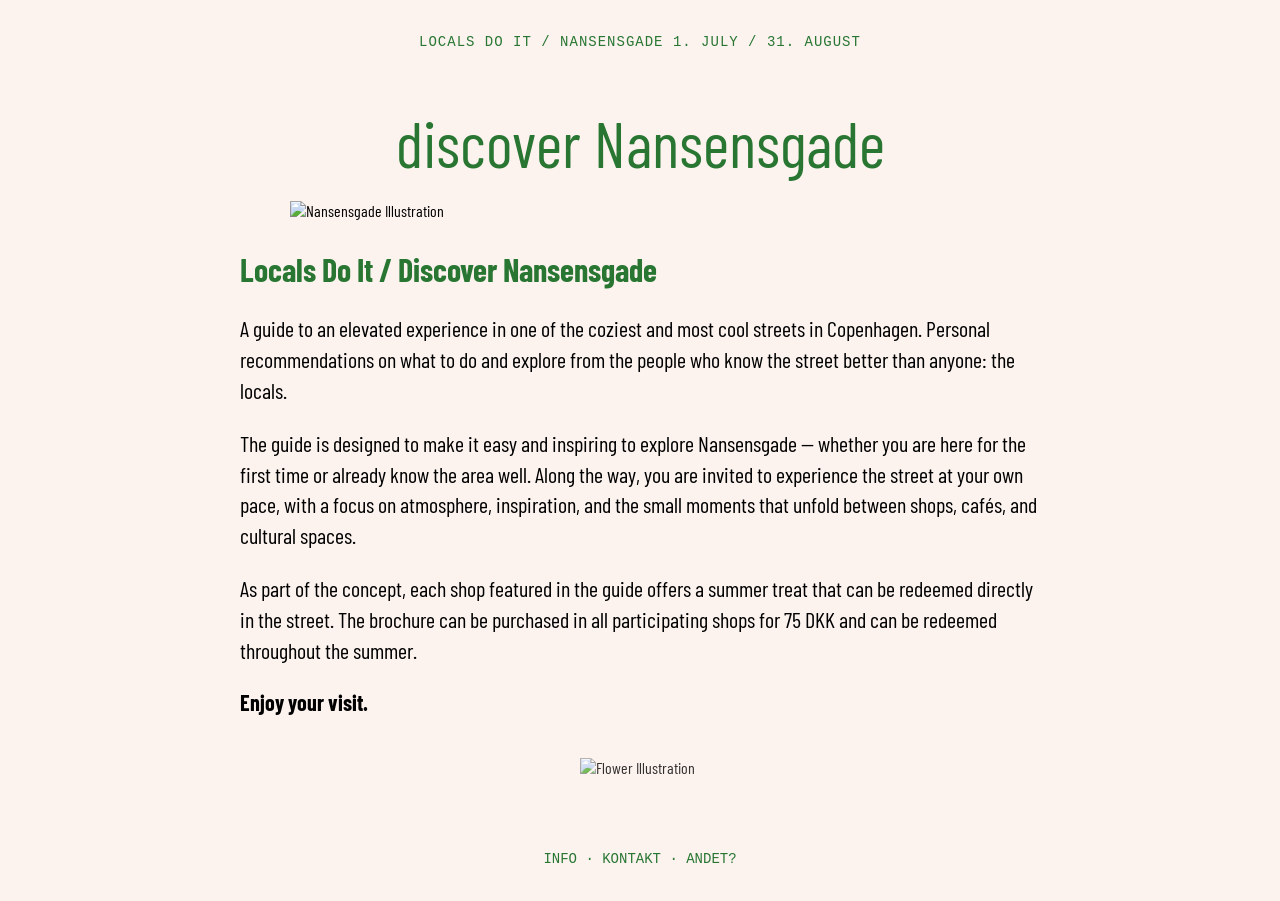
==== index.html @ 28562afa "Create index.html" ====
<!DOCTYPE html>
<html lang="en">
<head>
    <meta charset="UTF-8">
    <meta name="viewport" content="width=device-width, initial-scale=1.0">
    <title>Discover Nansensgade</title>

    <!-- Google Fonts fallback -->
    <link href="https://fonts.googleapis.com/css2?family=Barlow+Condensed:wght@300;400;500&display=swap" rel="stylesheet">

    <style>
        :root {
            --bg: #fcf3ef;
            --green: #287632;
            --blue: #26418c;
        }

        body {
            margin: 0;
            padding: 0;
            background: var(--bg);
            font-family: 'Barlow Condensed', sans-serif;
            color: #000;
        }

        /* HEADER */
        .top-header {
            font-family: "Andale Mono", monospace;
            color: var(--green);
            text-align: center;
            padding: 20px 0;
            font-size: 14px;
            letter-spacing: 1px;
        }

        /* TITLE */
        .title-section h1 {
            text-align: center;
            font-size: 64px;
            margin: 20px 0 10px;
            color: var(--green);
            font-weight: 400;
        }

        /* ILLUSTRATION */
        .illustration-section {
            display: flex;
            justify-content: center;
            margin: 20px 0;
        }

        .illustration-section img {
            width: 70%;
            max-width: 700px;
        }

        /* TEXT */
        .text-section {
            width: 70%;
            max-width: 800px;
            margin: 0 auto;
            font-size: 22px;
            line-height: 1.4;
        }

        .text-section h2 {
            font-size: 32px;
            color: var(--green);
            margin-bottom: 10px;
        }

        /* FLOWER */
        .flower-section {
            display: flex;
            justify-content: center;
            margin: 40px 0;
        }

        .flower-section img {
            width: 120px;
            opacity: 0.8;
        }

        /* FOOTER */
        .bottom-footer {
            font-family: "Andale Mono", monospace;
            text-align: center;
            padding: 20px 0;
            color: var(--green);
            font-size: 14px;
        }

        /* RESPONSIVE BREAKPOINTS */
        @media (max-width: 768px) {

            .title-section h1 {
                font-size: 42px;
                margin-top: 10px;
            }

            .text-section {
                width: 90%;
                font-size: 18px;
            }

            .text-section h2 {
                font-size: 26px;
            }

            .illustration-section img {
                width: 90%;
            }

            .flower-section img {
                width: 80px;
            }

            .top-header,
            .bottom-footer {
                font-size: 12px;
                padding: 12px 0;
            }
        }

        @media (max-width: 480px) {

            .title-section h1 {
                font-size: 32px;
            }

            .text-section {
                font-size: 16px;
            }

            .illustration-section img {
                width: 100%;
            }

            .flower-section img {
                width: 60px;
            }
        }
    </style>
</head>

<body>

    <header class="top-header">
        <p>LOCALS DO IT / NANSENSGADE 1. JULY / 31. AUGUST</p>
    </header>

    <main class="content">

        <section class="title-section">
            <h1>discover Nansensgade</h1>
        </section>

        <section class="illustration-section">
            <img src="illustration.png" alt="Nansensgade Illustration">
        </section>

        <section class="text-section">
            <h2>Locals Do It / Discover Nansensgade</h2>

            <p>
                A guide to an elevated experience in one of the coziest and most cool streets in Copenhagen.
                Personal recommendations on what to do and explore from the people who know the street better
                than anyone: the locals.
            </p>

            <p>
                The guide is designed to make it easy and inspiring to explore Nansensgade — whether you are here
                for the first time or already know the area well. Along the way, you are invited to experience the
                street at your own pace, with a focus on atmosphere, inspiration, and the small moments that unfold
                between shops, cafés, and cultural spaces.
            </p>

            <p>
                As part of the concept, each shop featured in the guide offers a summer treat that can be redeemed
                directly in the street. The brochure can be purchased in all participating shops for 75 DKK and can
                be redeemed throughout the summer.
            </p>

            <p><strong>Enjoy your visit.</strong></p>
        </section>

        <section class="flower-section">
            <img src="flower.png" alt="Flower Illustration">
        </section>

    </main>

    <footer class="bottom-footer">
        <p>INFO · KONTAKT · ANDET?</p>
    </footer>

</body>
</html>
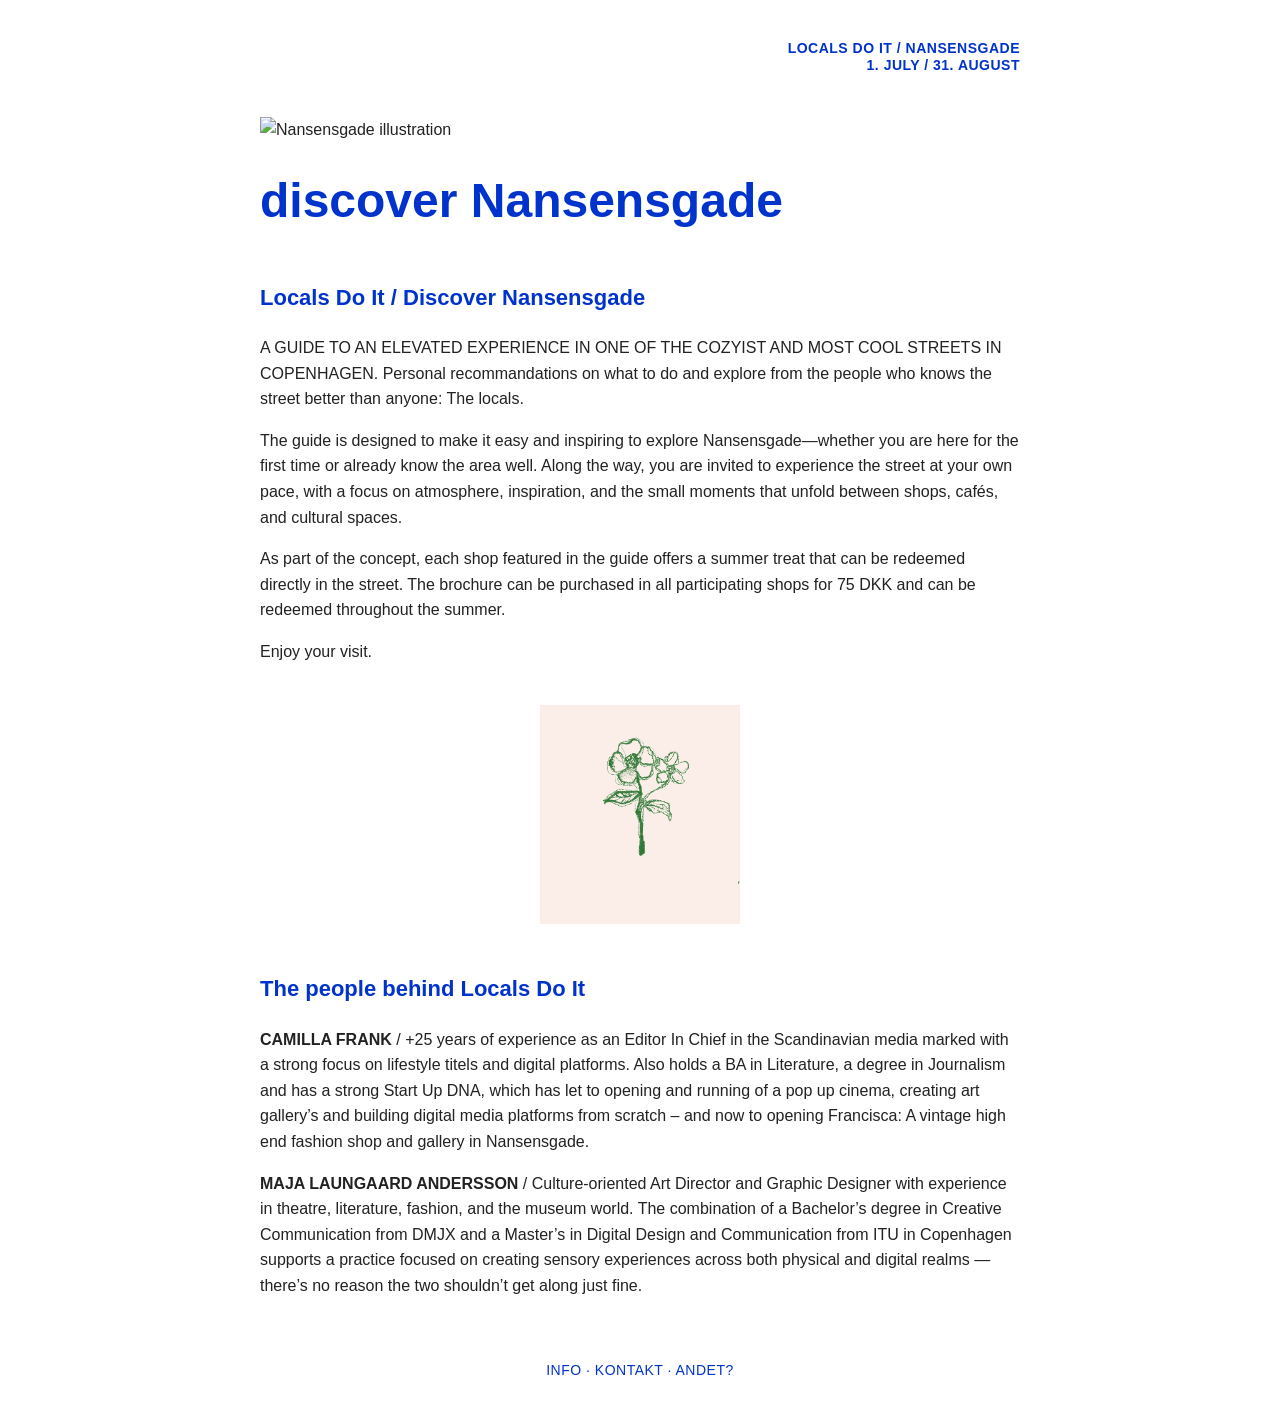
==== commit 83acde67: "Update index.html" ====
--- a/index.html
+++ b/index.html
@@ -1,198 +1,86 @@
 <!DOCTYPE html>
 <html lang="en">
 <head>
-    <meta charset="UTF-8">
-    <meta name="viewport" content="width=device-width, initial-scale=1.0">
-    <title>Discover Nansensgade</title>
-
-    <!-- Google Fonts fallback -->
-    <link href="https://fonts.googleapis.com/css2?family=Barlow+Condensed:wght@300;400;500&display=swap" rel="stylesheet">
-
-    <style>
-        :root {
-            --bg: #fcf3ef;
-            --green: #287632;
-            --blue: #26418c;
-        }
-
-        body {
-            margin: 0;
-            padding: 0;
-            background: var(--bg);
-            font-family: 'Barlow Condensed', sans-serif;
-            color: #000;
-        }
-
-        /* HEADER */
-        .top-header {
-            font-family: "Andale Mono", monospace;
-            color: var(--green);
-            text-align: center;
-            padding: 20px 0;
-            font-size: 14px;
-            letter-spacing: 1px;
-        }
-
-        /* TITLE */
-        .title-section h1 {
-            text-align: center;
-            font-size: 64px;
-            margin: 20px 0 10px;
-            color: var(--green);
-            font-weight: 400;
-        }
-
-        /* ILLUSTRATION */
-        .illustration-section {
-            display: flex;
-            justify-content: center;
-            margin: 20px 0;
-        }
-
-        .illustration-section img {
-            width: 70%;
-            max-width: 700px;
-        }
-
-        /* TEXT */
-        .text-section {
-            width: 70%;
-            max-width: 800px;
-            margin: 0 auto;
-            font-size: 22px;
-            line-height: 1.4;
-        }
-
-        .text-section h2 {
-            font-size: 32px;
-            color: var(--green);
-            margin-bottom: 10px;
-        }
-
-        /* FLOWER */
-        .flower-section {
-            display: flex;
-            justify-content: center;
-            margin: 40px 0;
-        }
-
-        .flower-section img {
-            width: 120px;
-            opacity: 0.8;
-        }
-
-        /* FOOTER */
-        .bottom-footer {
-            font-family: "Andale Mono", monospace;
-            text-align: center;
-            padding: 20px 0;
-            color: var(--green);
-            font-size: 14px;
-        }
-
-        /* RESPONSIVE BREAKPOINTS */
-        @media (max-width: 768px) {
-
-            .title-section h1 {
-                font-size: 42px;
-                margin-top: 10px;
-            }
-
-            .text-section {
-                width: 90%;
-                font-size: 18px;
-            }
-
-            .text-section h2 {
-                font-size: 26px;
-            }
-
-            .illustration-section img {
-                width: 90%;
-            }
-
-            .flower-section img {
-                width: 80px;
-            }
-
-            .top-header,
-            .bottom-footer {
-                font-size: 12px;
-                padding: 12px 0;
-            }
-        }
-
-        @media (max-width: 480px) {
-
-            .title-section h1 {
-                font-size: 32px;
-            }
-
-            .text-section {
-                font-size: 16px;
-            }
-
-            .illustration-section img {
-                width: 100%;
-            }
-
-            .flower-section img {
-                width: 60px;
-            }
-        }
-    </style>
+  <meta charset="UTF-8">
+  <meta name="viewport" content="width=device-width, initial-scale=1.0">
+  <title>Discover Nansensgade</title>
+  <link rel="stylesheet" href="style.css">
 </head>
 
 <body>
 
-    <header class="top-header">
-        <p>LOCALS DO IT / NANSENSGADE 1. JULY / 31. AUGUST</p>
-    </header>
+  <!-- HEADER -->
+  <header class="page-header">
+    <div class="header-lines">
+      <div class="header-line-1">LOCALS DO IT / NANSENSGADE</div>
+      <div class="header-line-2">1. JULY / 31. AUGUST</div>
+    </div>
+  </header>
 
-    <main class="content">
+  <!-- FULL-WIDTH ILLUSTRATION -->
+  <figure class="hero-illustration">
+    <img src="illustration.png" alt="Nansensgade illustration">
+  </figure>
 
-        <section class="title-section">
-            <h1>discover Nansensgade</h1>
-        </section>
+  <!-- MAIN TITLE -->
+  <h1 class="main-title">discover Nansensgade</h1>
 
-        <section class="illustration-section">
-            <img src="illustration.png" alt="Nansensgade Illustration">
-        </section>
+  <!-- SECTION 1 -->
+  <section class="content-section">
+    <h2 class="section-title">Locals Do It / Discover Nansensgade</h2>
 
-        <section class="text-section">
-            <h2>Locals Do It / Discover Nansensgade</h2>
+    <p>
+      A GUIDE TO AN ELEVATED EXPERIENCE IN ONE OF THE COZYIST AND MOST COOL STREETS IN COPENHAGEN.
+      Personal recommandations on what to do and explore from the people who knows the street better
+      than anyone: The locals.
+    </p>
 
-            <p>
-                A guide to an elevated experience in one of the coziest and most cool streets in Copenhagen.
-                Personal recommendations on what to do and explore from the people who know the street better
-                than anyone: the locals.
-            </p>
+    <p>
+      The guide is designed to make it easy and inspiring to explore Nansensgade—whether you are here
+      for the first time or already know the area well. Along the way, you are invited to experience the
+      street at your own pace, with a focus on atmosphere, inspiration, and the small moments that unfold
+      between shops, cafés, and cultural spaces.
+    </p>
 
-            <p>
-                The guide is designed to make it easy and inspiring to explore Nansensgade — whether you are here
-                for the first time or already know the area well. Along the way, you are invited to experience the
-                street at your own pace, with a focus on atmosphere, inspiration, and the small moments that unfold
-                between shops, cafés, and cultural spaces.
-            </p>
+    <p>
+      As part of the concept, each shop featured in the guide offers a summer treat that can be redeemed
+      directly in the street. The brochure can be purchased in all participating shops for 75 DKK and can
+      be redeemed throughout the summer.
+    </p>
 
-            <p>
-                As part of the concept, each shop featured in the guide offers a summer treat that can be redeemed
-                directly in the street. The brochure can be purchased in all participating shops for 75 DKK and can
-                be redeemed throughout the summer.
-            </p>
+    <p>Enjoy your visit.</p>
+  </section>
 
-            <p><strong>Enjoy your visit.</strong></p>
-        </section>
+  <!-- FLOWER ILLUSTRATION -->
+  <figure class="flower-illustration">
+    <img src="flower.png" alt="Flower illustration">
+  </figure>
 
-        <section class="flower-section">
-            <img src="flower.png" alt="Flower Illustration">
-        </section>
+  <!-- SECTION 2 -->
+  <section class="content-section">
+    <h2 class="section-title">The people behind Locals Do It</h2>
 
-    </main>
+    <p>
+      <strong>CAMILLA FRANK</strong> / +25 years of experience as an Editor In Chief in the Scandinavian media
+      marked with a strong focus on lifestyle titels and digital platforms. Also holds a BA in Literature,
+      a degree in Journalism and has a strong Start Up DNA, which has let to opening and running of a pop
+      up cinema, creating art gallery’s and building digital media platforms from scratch – and now to
+      opening Francisca: A vintage high end fashion shop and gallery in Nansensgade.
+    </p>
 
-    <footer class="bottom-footer">
-        <p>INFO · KONTAKT · ANDET?</p>
-    </footer>
+    <p>
+      <strong>MAJA LAUNGAARD ANDERSSON</strong> / Culture-oriented Art Director and Graphic Designer with
+      experience in theatre, literature, fashion, and the museum world. The combination of a Bachelor’s
+      degree in Creative Communication from DMJX and a Master’s in Digital Design and Communication
+      from ITU in Copenhagen supports a practice focused on creating sensory experiences across both
+      physical and digital realms — there’s no reason the two shouldn’t get along just fine.
+    </p>
+  </section>
+
+  <!-- FOOTER -->
+  <footer class="footer">
+    INFO · KONTAKT · ANDET?
+  </footer>
 
 </body>
 </html>
--- a/style.css
+++ b/style.css
@@ -0,0 +1,81 @@
+/* GLOBAL */
+body {
+  margin: 0;
+  padding: 40px;
+  font-family: "Helvetica Neue", Arial, sans-serif;
+  color: #222;
+  line-height: 1.6;
+  max-width: 760px;
+  margin-left: auto;
+  margin-right: auto;
+}
+
+/* HEADER */
+.page-header {
+  text-align: right;
+  margin-bottom: 40px;
+}
+
+.header-lines {
+  display: inline-block;
+  line-height: 1.2;
+}
+
+.header-line-1,
+.header-line-2 {
+  font-weight: 600;
+  color: #0033cc;
+  font-size: 14px;
+  letter-spacing: 0.5px;
+}
+
+/* FULL-WIDTH ILLUSTRATION */
+.hero-illustration {
+  width: 100%;
+  margin: 0 0 20px 0;
+}
+
+.hero-illustration img {
+  width: 100%;
+  height: auto;
+  display: block;
+}
+
+/* FLOWER ILLUSTRATION */
+.flower-illustration {
+  width: 100%;
+  text-align: center;
+  margin: 40px 0;
+}
+
+.flower-illustration img {
+  max-width: 200px;
+  height: auto;
+}
+
+/* MAIN TITLE */
+.main-title {
+  font-size: 48px;
+  font-weight: 700;
+  color: #0033cc;
+  margin-top: 0;
+  margin-bottom: 30px;
+}
+
+/* SECTION TITLE */
+.section-title {
+  font-size: 22px;
+  font-weight: 600;
+  color: #0033cc;
+  margin-top: 40px;
+  margin-bottom: 20px;
+}
+
+/* FOOTER */
+.footer {
+  margin-top: 60px;
+  text-align: center;
+  font-size: 14px;
+  color: #0033cc;
+  letter-spacing: 0.5px;
+}
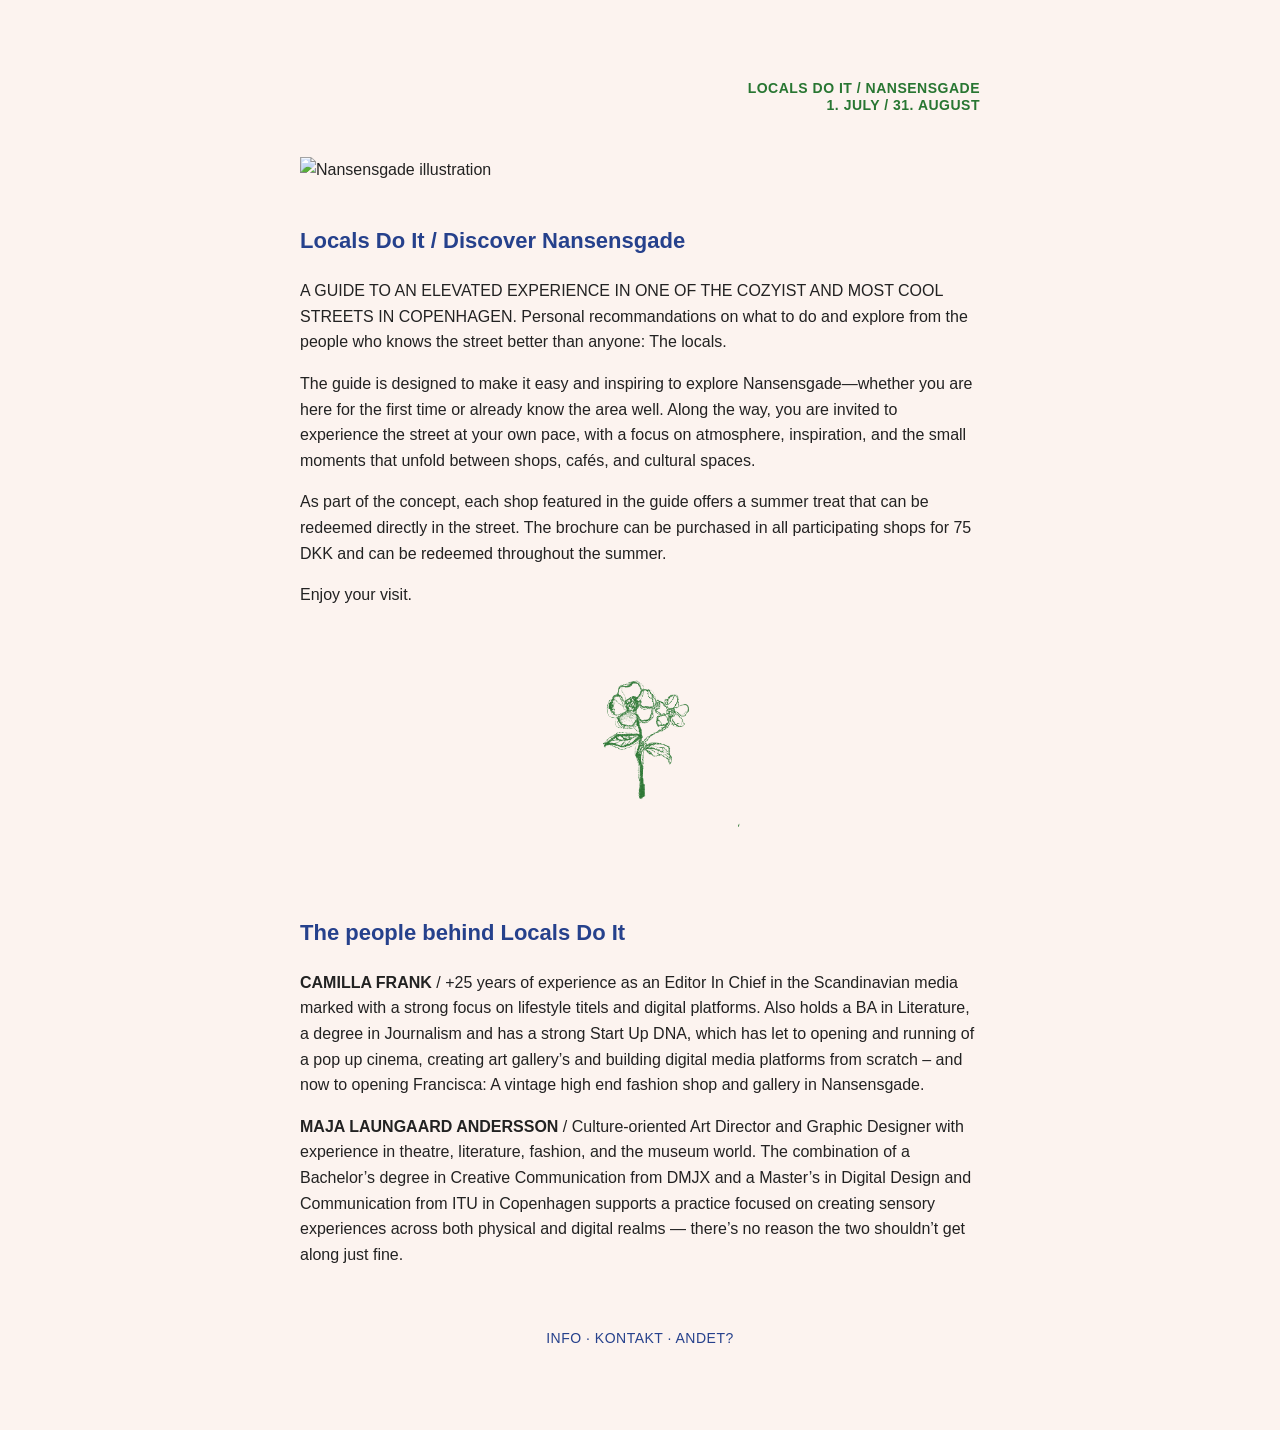
==== commit c2acfb49: "Update index.html" ====
--- a/index.html
+++ b/index.html
@@ -23,7 +23,7 @@
   </figure>
 
   <!-- MAIN TITLE -->
-  <h1 class="main-title">discover Nansensgade</h1>
+    <!-- <h1 class="main-title">discover Nansensgade</h1> -->
 
   <!-- SECTION 1 -->
   <section class="content-section">
@@ -53,7 +53,7 @@
 
   <!-- FLOWER ILLUSTRATION -->
   <figure class="flower-illustration">
-    <img src="flower.png" alt="Flower illustration">
+    <img src="flower1.png" alt="Flower illustration">
   </figure>
 
   <!-- SECTION 2 -->
--- a/style.css
+++ b/style.css
@@ -1,7 +1,8 @@
 /* GLOBAL */
-body {
+html, body {
   margin: 0;
   padding: 40px;
+  background-color: #fcf3ef; /* Beige */
   font-family: "Helvetica Neue", Arial, sans-serif;
   color: #222;
   line-height: 1.6;
@@ -24,7 +25,7 @@
 .header-line-1,
 .header-line-2 {
   font-weight: 600;
-  color: #0033cc;
+  color: #287632; /* Green */
   font-size: 14px;
   letter-spacing: 0.5px;
 }
@@ -57,7 +58,7 @@
 .main-title {
   font-size: 48px;
   font-weight: 700;
-  color: #0033cc;
+  color: #26418c; /* Blue */
   margin-top: 0;
   margin-bottom: 30px;
 }
@@ -66,7 +67,7 @@
 .section-title {
   font-size: 22px;
   font-weight: 600;
-  color: #0033cc;
+  color: #26418c; /* Blue */
   margin-top: 40px;
   margin-bottom: 20px;
 }
@@ -76,6 +77,6 @@
   margin-top: 60px;
   text-align: center;
   font-size: 14px;
-  color: #0033cc;
+  color: #26418c;
   letter-spacing: 0.5px;
 }
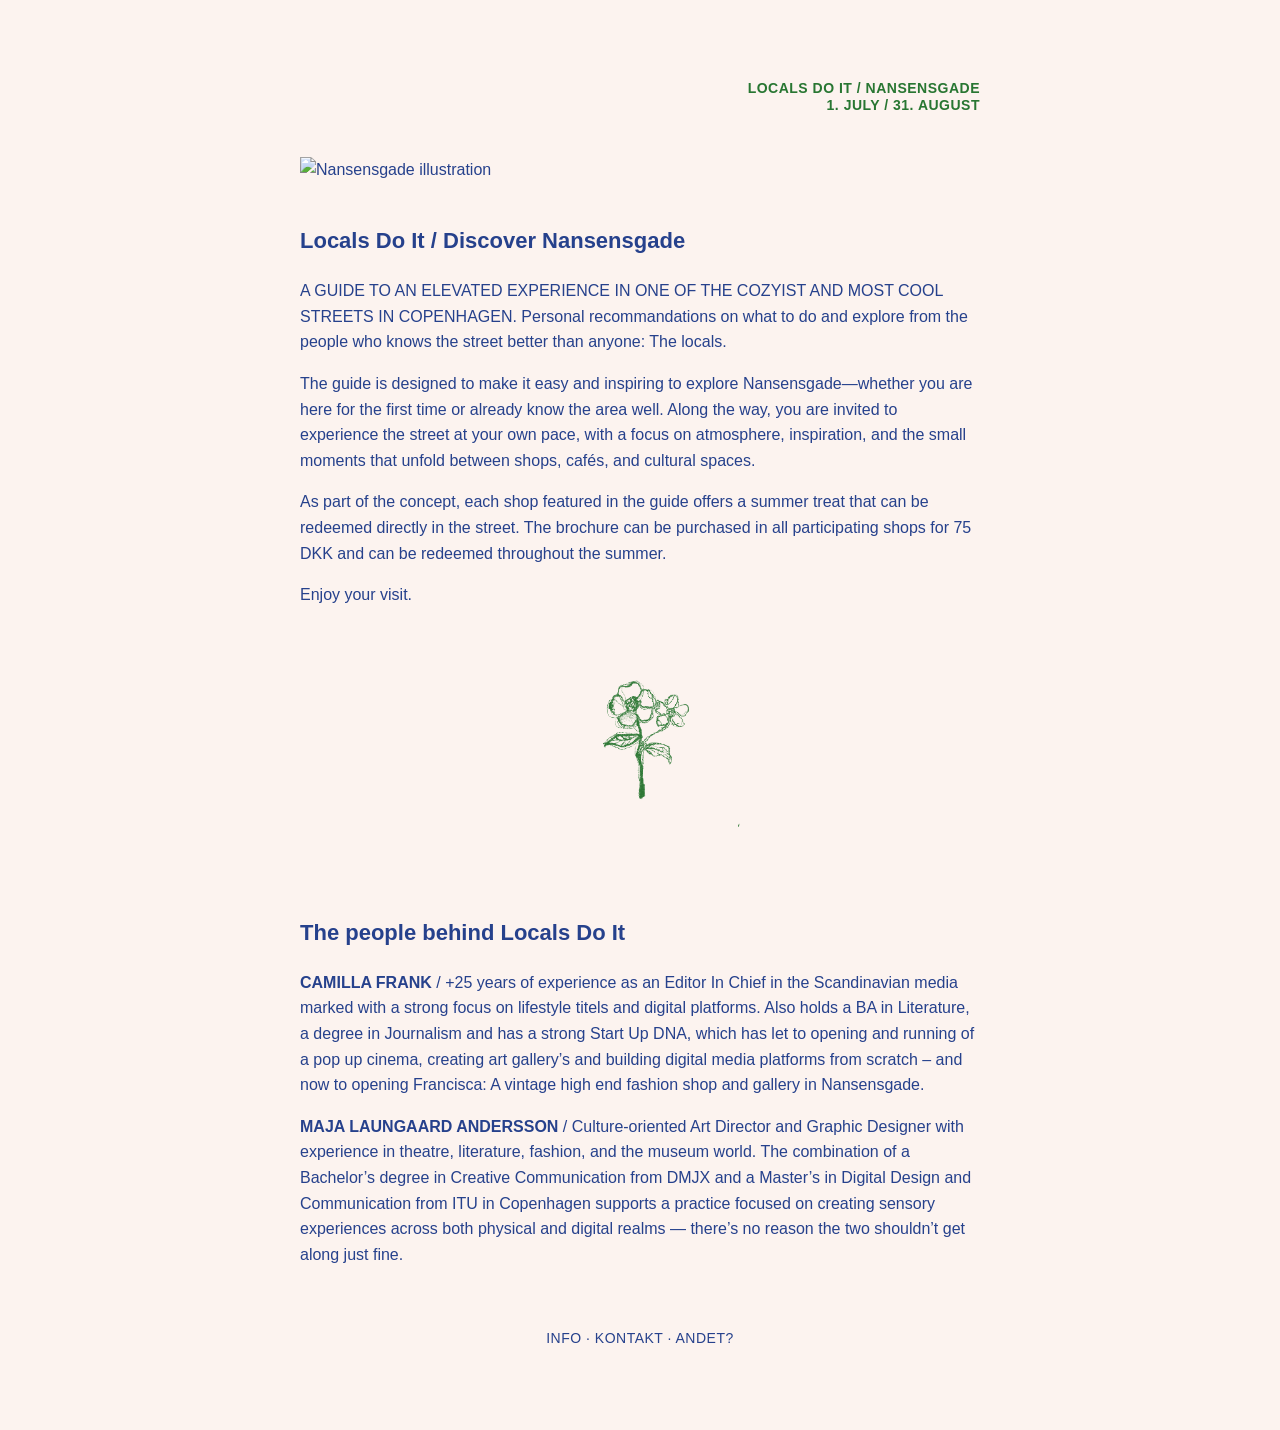
==== commit fd2dbe66: "Update index.html <meta name="viewport" content="width=device-width, initial-scale=1.0"> to header" ====
--- a/index.html
+++ b/index.html
@@ -5,6 +5,7 @@
   <meta name="viewport" content="width=device-width, initial-scale=1.0">
   <title>Discover Nansensgade</title>
   <link rel="stylesheet" href="style.css">
+  <meta name="viewport" content="width=device-width, initial-scale=1.0">
 </head>
 
 <body>
--- a/style.css
+++ b/style.css
@@ -4,7 +4,7 @@
   padding: 40px;
   background-color: #fcf3ef; /* Beige */
   font-family: "Helvetica Neue", Arial, sans-serif;
-  color: #222;
+  color: #26418c;
   line-height: 1.6;
   max-width: 760px;
   margin-left: auto;
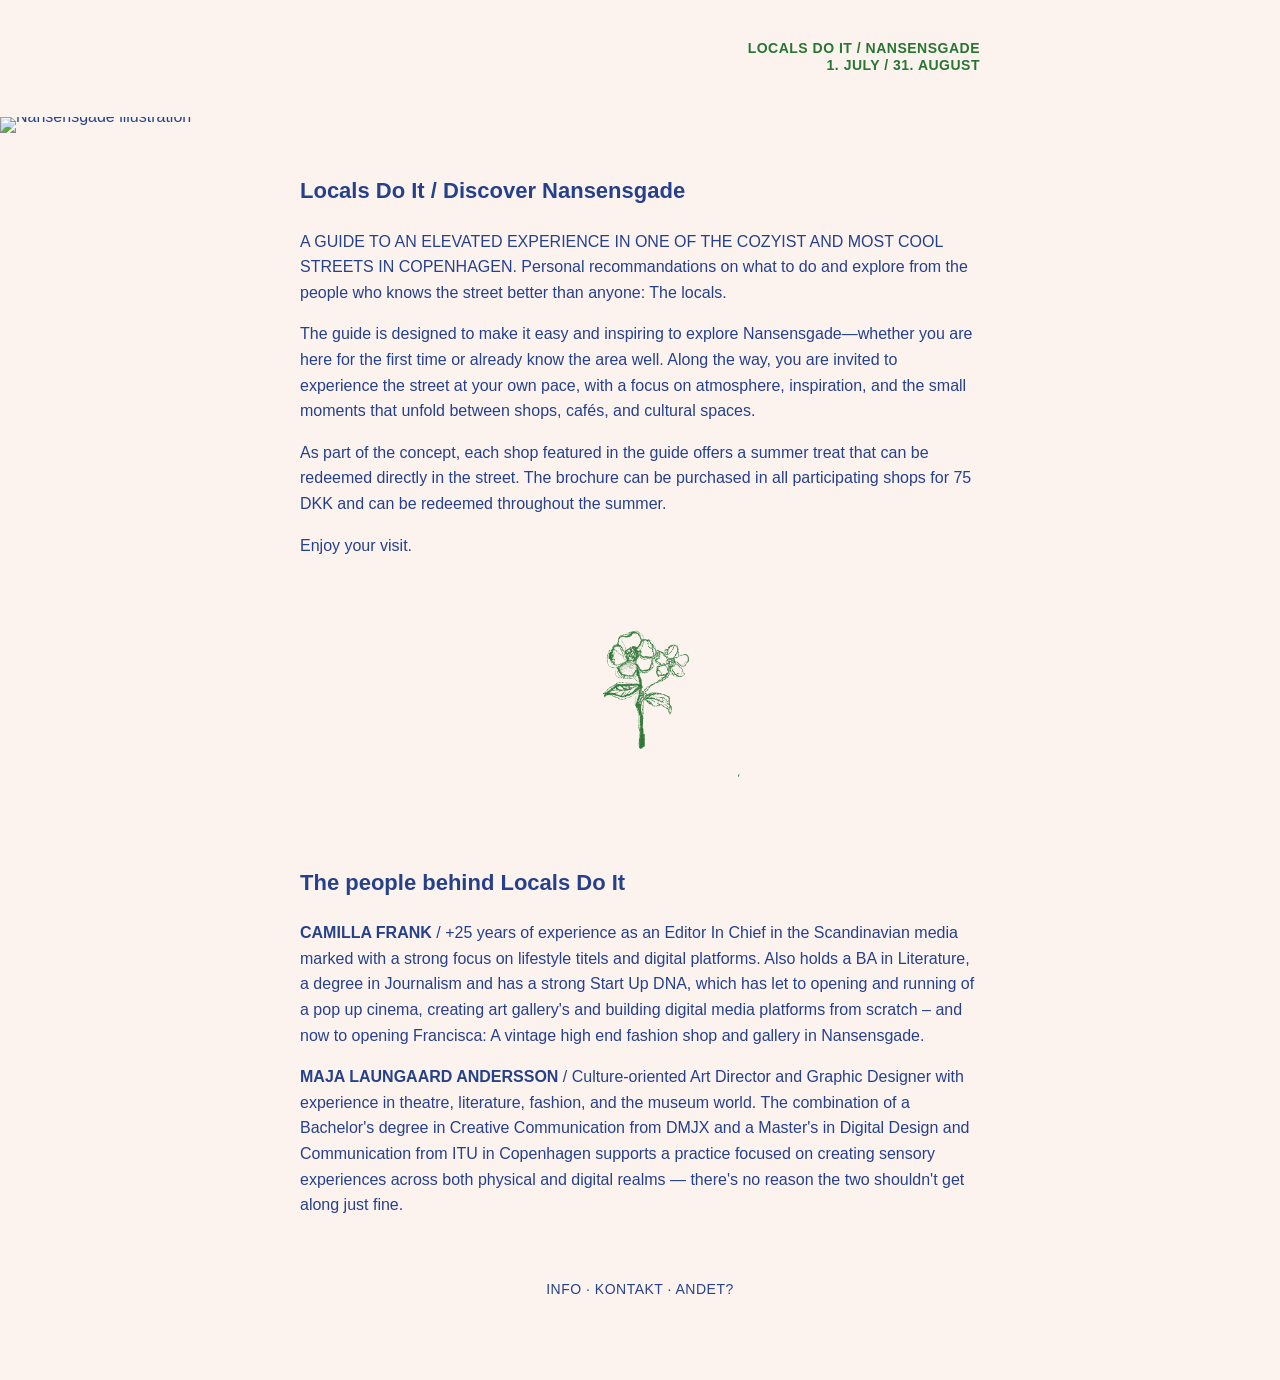
==== commit 82b2dd78: "Update index.html" ====
--- a/index.html
+++ b/index.html
@@ -5,83 +5,86 @@
   <meta name="viewport" content="width=device-width, initial-scale=1.0">
   <title>Discover Nansensgade</title>
   <link rel="stylesheet" href="style.css">
-  <meta name="viewport" content="width=device-width, initial-scale=1.0">
 </head>
 
 <body>
 
   <!-- HEADER -->
   <header class="page-header">
-    <div class="header-lines">
-      <div class="header-line-1">LOCALS DO IT / NANSENSGADE</div>
-      <div class="header-line-2">1. JULY / 31. AUGUST</div>
+    <div class="header-inner">
+      <div class="header-lines">
+        <div class="header-line-1">LOCALS DO IT / NANSENSGADE</div>
+        <div class="header-line-2">1. JULY / 31. AUGUST</div>
+      </div>
     </div>
   </header>
 
-  <!-- FULL-WIDTH ILLUSTRATION -->
+  <!-- FULL-WIDTH ILLUSTRATION (bleeds edge-to-edge) -->
   <figure class="hero-illustration">
     <img src="illustration.png" alt="Nansensgade illustration">
   </figure>
 
-  <!-- MAIN TITLE -->
-    <!-- <h1 class="main-title">discover Nansensgade</h1> -->
+  <!-- CONTENT WRAPPER (constrained column) -->
+  <div class="content-wrapper">
 
-  <!-- SECTION 1 -->
-  <section class="content-section">
-    <h2 class="section-title">Locals Do It / Discover Nansensgade</h2>
+    <!-- SECTION 1 -->
+    <section class="content-section">
+      <h2 class="section-title">Locals Do It / Discover Nansensgade</h2>
 
-    <p>
-      A GUIDE TO AN ELEVATED EXPERIENCE IN ONE OF THE COZYIST AND MOST COOL STREETS IN COPENHAGEN.
-      Personal recommandations on what to do and explore from the people who knows the street better
-      than anyone: The locals.
-    </p>
+      <p>
+        A GUIDE TO AN ELEVATED EXPERIENCE IN ONE OF THE COZYIST AND MOST COOL STREETS IN COPENHAGEN.
+        Personal recommandations on what to do and explore from the people who knows the street better
+        than anyone: The locals.
+      </p>
 
-    <p>
-      The guide is designed to make it easy and inspiring to explore Nansensgade—whether you are here
-      for the first time or already know the area well. Along the way, you are invited to experience the
-      street at your own pace, with a focus on atmosphere, inspiration, and the small moments that unfold
-      between shops, cafés, and cultural spaces.
-    </p>
+      <p>
+        The guide is designed to make it easy and inspiring to explore Nansensgade—whether you are here
+        for the first time or already know the area well. Along the way, you are invited to experience the
+        street at your own pace, with a focus on atmosphere, inspiration, and the small moments that unfold
+        between shops, cafés, and cultural spaces.
+      </p>
 
-    <p>
-      As part of the concept, each shop featured in the guide offers a summer treat that can be redeemed
-      directly in the street. The brochure can be purchased in all participating shops for 75 DKK and can
-      be redeemed throughout the summer.
-    </p>
+      <p>
+        As part of the concept, each shop featured in the guide offers a summer treat that can be redeemed
+        directly in the street. The brochure can be purchased in all participating shops for 75 DKK and can
+        be redeemed throughout the summer.
+      </p>
 
-    <p>Enjoy your visit.</p>
-  </section>
+      <p>Enjoy your visit.</p>
+    </section>
 
-  <!-- FLOWER ILLUSTRATION -->
-  <figure class="flower-illustration">
-    <img src="flower1.png" alt="Flower illustration">
-  </figure>
+    <!-- FLOWER ILLUSTRATION -->
+    <figure class="flower-illustration">
+      <img src="flower1.png" alt="Flower illustration">
+    </figure>
 
-  <!-- SECTION 2 -->
-  <section class="content-section">
-    <h2 class="section-title">The people behind Locals Do It</h2>
+    <!-- SECTION 2 -->
+    <section class="content-section">
+      <h2 class="section-title">The people behind Locals Do It</h2>
 
-    <p>
-      <strong>CAMILLA FRANK</strong> / +25 years of experience as an Editor In Chief in the Scandinavian media
-      marked with a strong focus on lifestyle titels and digital platforms. Also holds a BA in Literature,
-      a degree in Journalism and has a strong Start Up DNA, which has let to opening and running of a pop
-      up cinema, creating art gallery’s and building digital media platforms from scratch – and now to
-      opening Francisca: A vintage high end fashion shop and gallery in Nansensgade.
-    </p>
+      <p>
+        <strong>CAMILLA FRANK</strong> / +25 years of experience as an Editor In Chief in the Scandinavian media
+        marked with a strong focus on lifestyle titels and digital platforms. Also holds a BA in Literature,
+        a degree in Journalism and has a strong Start Up DNA, which has let to opening and running of a pop
+        up cinema, creating art gallery's and building digital media platforms from scratch – and now to
+        opening Francisca: A vintage high end fashion shop and gallery in Nansensgade.
+      </p>
 
-    <p>
-      <strong>MAJA LAUNGAARD ANDERSSON</strong> / Culture-oriented Art Director and Graphic Designer with
-      experience in theatre, literature, fashion, and the museum world. The combination of a Bachelor’s
-      degree in Creative Communication from DMJX and a Master’s in Digital Design and Communication
-      from ITU in Copenhagen supports a practice focused on creating sensory experiences across both
-      physical and digital realms — there’s no reason the two shouldn’t get along just fine.
-    </p>
-  </section>
+      <p>
+        <strong>MAJA LAUNGAARD ANDERSSON</strong> / Culture-oriented Art Director and Graphic Designer with
+        experience in theatre, literature, fashion, and the museum world. The combination of a Bachelor's
+        degree in Creative Communication from DMJX and a Master's in Digital Design and Communication
+        from ITU in Copenhagen supports a practice focused on creating sensory experiences across both
+        physical and digital realms — there's no reason the two shouldn't get along just fine.
+      </p>
+    </section>
 
-  <!-- FOOTER -->
-  <footer class="footer">
-    INFO · KONTAKT · ANDET?
-  </footer>
+    <!-- FOOTER -->
+    <footer class="footer">
+      INFO · KONTAKT · ANDET?
+    </footer>
+
+  </div><!-- /.content-wrapper -->
 
 </body>
 </html>
--- a/style.css
+++ b/style.css
@@ -1,20 +1,37 @@
-/* GLOBAL */
+/* ── RESET & BASE ─────────────────────────────────────────── */
+*, *::before, *::after {
+  box-sizing: border-box;
+}
+
 html, body {
   margin: 0;
-  padding: 40px;
-  background-color: #fcf3ef; /* Beige */
+  padding: 0;
+  background-color: #fcf3ef;
   font-family: "Helvetica Neue", Arial, sans-serif;
   color: #26418c;
   line-height: 1.6;
+}
+
+/* ── COLUMN CONSTRAINT ───────────────────────────────────── */
+/* Used on header and the main content wrapper.
+   The hero image lives OUTSIDE this to bleed full-width. */
+.header-inner,
+.content-wrapper {
   max-width: 760px;
   margin-left: auto;
   margin-right: auto;
+  padding-left: clamp(20px, 5vw, 40px);
+  padding-right: clamp(20px, 5vw, 40px);
 }
 
-/* HEADER */
+/* ── HEADER ──────────────────────────────────────────────── */
 .page-header {
+  padding-top: clamp(20px, 4vw, 40px);
+  padding-bottom: clamp(20px, 4vw, 40px);
+}
+
+.header-inner {
   text-align: right;
-  margin-bottom: 40px;
 }
 
 .header-lines {
@@ -25,15 +42,18 @@
 .header-line-1,
 .header-line-2 {
   font-weight: 600;
-  color: #287632; /* Green */
-  font-size: 14px;
+  color: #287632;
+  font-size: clamp(11px, 1.5vw, 14px);
   letter-spacing: 0.5px;
 }
 
-/* FULL-WIDTH ILLUSTRATION */
+/* ── HERO ILLUSTRATION — FULL BLEED ─────────────────────── */
+/* No max-width, no padding — spans the entire viewport */
 .hero-illustration {
   width: 100%;
-  margin: 0 0 20px 0;
+  margin: 0 0 clamp(20px, 4vw, 40px) 0;
+  padding: 0;
+  line-height: 0; /* removes phantom gap below img */
 }
 
 .hero-illustration img {
@@ -42,41 +62,74 @@
   display: block;
 }
 
-/* FLOWER ILLUSTRATION */
+/* ── FLOWER ILLUSTRATION ─────────────────────────────────── */
 .flower-illustration {
   width: 100%;
   text-align: center;
-  margin: 40px 0;
+  margin: clamp(30px, 5vw, 40px) 0;
+  padding: 0;
 }
 
 .flower-illustration img {
-  max-width: 200px;
+  max-width: clamp(120px, 30vw, 200px);
   height: auto;
 }
 
-/* MAIN TITLE */
-.main-title {
-  font-size: 48px;
-  font-weight: 700;
-  color: #26418c; /* Blue */
-  margin-top: 0;
-  margin-bottom: 30px;
+/* ── CONTENT WRAPPER SPACING ─────────────────────────────── */
+.content-wrapper {
+  padding-top: 0;
+  padding-bottom: clamp(40px, 8vw, 80px);
 }
 
-/* SECTION TITLE */
-.section-title {
-  font-size: 22px;
-  font-weight: 600;
-  color: #26418c; /* Blue */
-  margin-top: 40px;
-  margin-bottom: 20px;
+/* ── TYPOGRAPHY ──────────────────────────────────────────── */
+.main-title {
+  font-size: clamp(28px, 6vw, 48px);
+  font-weight: 700;
+  color: #26418c;
+  margin-top: 0;
+  margin-bottom: clamp(16px, 3vw, 30px);
 }
 
-/* FOOTER */
+.section-title {
+  font-size: clamp(16px, 2.5vw, 22px);
+  font-weight: 600;
+  color: #26418c;
+  margin-top: clamp(24px, 5vw, 40px);
+  margin-bottom: clamp(12px, 2.5vw, 20px);
+}
+
+p {
+  font-size: clamp(14px, 1.8vw, 16px);
+  margin-top: 0;
+  margin-bottom: 1em;
+}
+
+/* ── FOOTER ──────────────────────────────────────────────── */
 .footer {
-  margin-top: 60px;
+  margin-top: clamp(40px, 8vw, 60px);
   text-align: center;
-  font-size: 14px;
+  font-size: clamp(11px, 1.5vw, 14px);
   color: #26418c;
   letter-spacing: 0.5px;
 }
+
+/* ── RESPONSIVE BREAKPOINTS ──────────────────────────────── */
+
+/* Small phones (< 400px) */
+@media (max-width: 400px) {
+  .header-line-1,
+  .header-line-2 {
+    font-size: 10px;
+  }
+}
+
+/* Tablets and up (≥ 768px) — already handled well by clamp(),
+   just ensuring hero sits flush against page edges */
+@media (min-width: 768px) {
+  .hero-illustration {
+    /* Counteract any ancestor padding — not needed here since
+       hero is a sibling of content-wrapper, but kept for safety */
+    margin-left: 0;
+    margin-right: 0;
+  }
+}
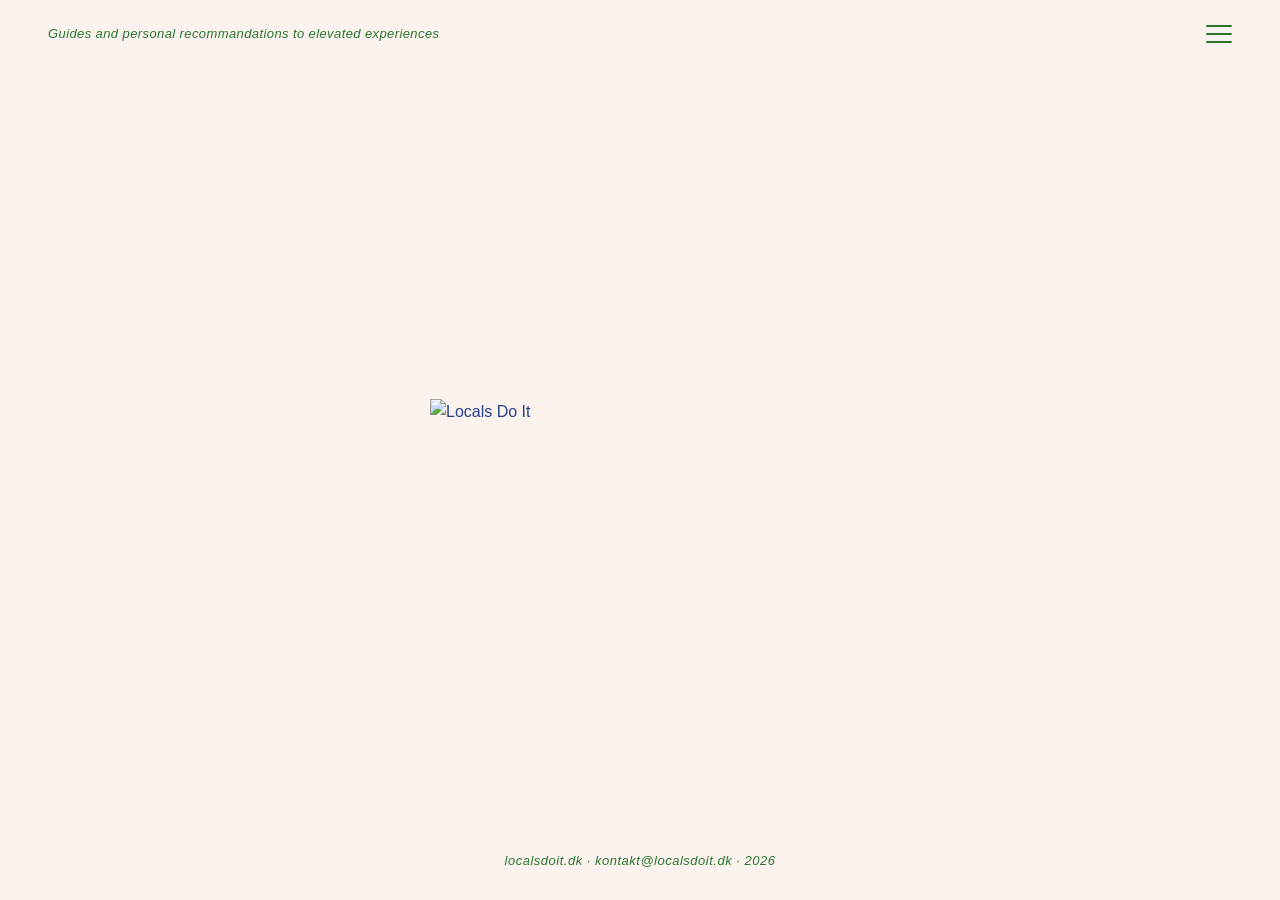
==== commit aaf29cb1: "Add files via upload" ====
--- a/index.html
+++ b/index.html
@@ -3,88 +3,62 @@
 <head>
   <meta charset="UTF-8">
   <meta name="viewport" content="width=device-width, initial-scale=1.0">
-  <title>Discover Nansensgade</title>
+  <title>Locals Do It</title>
+  <link rel="icon" type="image/png" href="LocalsDoIt_FavIcon.png">
   <link rel="stylesheet" href="style.css">
 </head>
 
-<body>
+<body class="landing-body">
 
-  <!-- HEADER -->
-  <header class="page-header">
-    <div class="header-inner">
-      <div class="header-lines">
-        <div class="header-line-1">LOCALS DO IT / NANSENSGADE</div>
-        <div class="header-line-2">1. JULY / 31. AUGUST</div>
-      </div>
-    </div>
+  <!-- TOP BAR -->
+  <header class="landing-header">
+    <nav class="landing-nav">
+      <span class="landing-tagline">Guides and personal recommandations to elevated experiences</span>
+      <button class="hamburger" aria-label="Menu">
+        <span></span>
+        <span></span>
+        <span></span>
+      </button>
+    </nav>
   </header>
 
-  <!-- FULL-WIDTH ILLUSTRATION (bleeds edge-to-edge) -->
-  <figure class="hero-illustration">
-    <img src="illustration.png" alt="Nansensgade illustration">
-  </figure>
+  <!-- NAV OVERLAY -->
+  <div class="nav-overlay" id="navOverlay">
+    <button class="nav-close" id="navClose" aria-label="Close menu">✕</button>
+    <nav class="overlay-nav">
+      <a href="nansensgade.html" class="overlay-link">Discover Nansensgade</a>
+      <a href="mailto:kontakt@localsdoit.dk" class="overlay-link">Kontakt</a>
+      <a href="localsdoit.dk" class="overlay-link">localsdoit.dk</a>
+    </nav>
+  </div>
 
-  <!-- CONTENT WRAPPER (constrained column) -->
-  <div class="content-wrapper">
+  <!-- MAIN CONTENT -->
+  <main class="landing-main">
+    <div class="logo-wrap">
+      <img src="LocalsDoIt_Logo.png" alt="Locals Do It" class="landing-logo">
+    </div>
+  </main>
 
-    <!-- SECTION 1 -->
-    <section class="content-section">
-      <h2 class="section-title">Locals Do It / Discover Nansensgade</h2>
+  <!-- FOOTER -->
+  <footer class="landing-footer">
+    <span>localsdoit.dk · kontakt@localsdoit.dk · 2026</span>
+  </footer>
 
-      <p>
-        A GUIDE TO AN ELEVATED EXPERIENCE IN ONE OF THE COZYIST AND MOST COOL STREETS IN COPENHAGEN.
-        Personal recommandations on what to do and explore from the people who knows the street better
-        than anyone: The locals.
-      </p>
+  <script>
+    const hamburger = document.querySelector('.hamburger');
+    const overlay = document.getElementById('navOverlay');
+    const closeBtn = document.getElementById('navClose');
 
-      <p>
-        The guide is designed to make it easy and inspiring to explore Nansensgade—whether you are here
-        for the first time or already know the area well. Along the way, you are invited to experience the
-        street at your own pace, with a focus on atmosphere, inspiration, and the small moments that unfold
-        between shops, cafés, and cultural spaces.
-      </p>
-
-      <p>
-        As part of the concept, each shop featured in the guide offers a summer treat that can be redeemed
-        directly in the street. The brochure can be purchased in all participating shops for 75 DKK and can
-        be redeemed throughout the summer.
-      </p>
-
-      <p>Enjoy your visit.</p>
-    </section>
-
-    <!-- FLOWER ILLUSTRATION -->
-    <figure class="flower-illustration">
-      <img src="flower1.png" alt="Flower illustration">
-    </figure>
-
-    <!-- SECTION 2 -->
-    <section class="content-section">
-      <h2 class="section-title">The people behind Locals Do It</h2>
-
-      <p>
-        <strong>CAMILLA FRANK</strong> / +25 years of experience as an Editor In Chief in the Scandinavian media
-        marked with a strong focus on lifestyle titels and digital platforms. Also holds a BA in Literature,
-        a degree in Journalism and has a strong Start Up DNA, which has let to opening and running of a pop
-        up cinema, creating art gallery's and building digital media platforms from scratch – and now to
-        opening Francisca: A vintage high end fashion shop and gallery in Nansensgade.
-      </p>
-
-      <p>
-        <strong>MAJA LAUNGAARD ANDERSSON</strong> / Culture-oriented Art Director and Graphic Designer with
-        experience in theatre, literature, fashion, and the museum world. The combination of a Bachelor's
-        degree in Creative Communication from DMJX and a Master's in Digital Design and Communication
-        from ITU in Copenhagen supports a practice focused on creating sensory experiences across both
-        physical and digital realms — there's no reason the two shouldn't get along just fine.
-      </p>
-    </section>
-
-    <!-- FOOTER -->
-    <footer class="footer">
-      INFO · KONTAKT · ANDET?
-    </footer>
-
-  </div><!-- /.content-wrapper -->
+    hamburger.addEventListener('click', () => {
+      overlay.classList.add('open');
+    });
+    closeBtn.addEventListener('click', () => {
+      overlay.classList.remove('open');
+    });
+    overlay.addEventListener('click', (e) => {
+      if (e.target === overlay) overlay.classList.remove('open');
+    });
+  </script>
 
 </body>
 </html>
--- a/style.css
+++ b/style.css
@@ -12,54 +12,244 @@
   line-height: 1.6;
 }
 
-/* ── COLUMN CONSTRAINT ───────────────────────────────────── */
-/* Used on header and the main content wrapper.
-   The hero image lives OUTSIDE this to bleed full-width. */
-.header-inner,
+/* ═══════════════════════════════════════════════════════════
+   LANDING PAGE
+   ═══════════════════════════════════════════════════════════ */
+
+.landing-body {
+  display: flex;
+  flex-direction: column;
+  min-height: 100vh;
+  background-color: #fcf3ef;
+}
+
+/* ── LANDING HEADER ──────────────────────────────────────── */
+.landing-header {
+  position: fixed;
+  top: 0;
+  left: 0;
+  right: 0;
+  z-index: 20;
+  padding: clamp(14px, 2.5vw, 24px) clamp(20px, 5vw, 48px);
+}
+
+.landing-nav {
+  display: flex;
+  align-items: center;
+  justify-content: space-between;
+  gap: 16px;
+}
+
+.landing-tagline {
+  font-size: clamp(10px, 1.3vw, 13px);
+  color: #287632;
+  font-weight: 500;
+  letter-spacing: 0.4px;
+  font-style: italic;
+}
+
+/* Hamburger */
+.hamburger {
+  display: flex;
+  flex-direction: column;
+  justify-content: space-between;
+  width: 26px;
+  height: 18px;
+  background: none;
+  border: none;
+  cursor: pointer;
+  padding: 0;
+  flex-shrink: 0;
+}
+
+.hamburger span {
+  display: block;
+  width: 100%;
+  height: 2px;
+  background-color: #287632;
+  border-radius: 2px;
+  transition: background-color 0.2s;
+}
+
+.hamburger:hover span {
+  background-color: #26418c;
+}
+
+/* ── NAV OVERLAY ─────────────────────────────────────────── */
+.nav-overlay {
+  position: fixed;
+  inset: 0;
+  background-color: #fcf3ef;
+  z-index: 100;
+  display: flex;
+  align-items: center;
+  justify-content: center;
+  opacity: 0;
+  pointer-events: none;
+  transition: opacity 0.3s ease;
+}
+
+.nav-overlay.open {
+  opacity: 1;
+  pointer-events: all;
+}
+
+.nav-close {
+  position: absolute;
+  top: clamp(16px, 3vw, 28px);
+  right: clamp(20px, 5vw, 48px);
+  background: none;
+  border: none;
+  font-size: 22px;
+  color: #287632;
+  cursor: pointer;
+  line-height: 1;
+}
+
+.overlay-nav {
+  display: flex;
+  flex-direction: column;
+  align-items: center;
+  gap: clamp(20px, 4vw, 36px);
+}
+
+.overlay-link {
+  font-size: clamp(22px, 5vw, 42px);
+  font-weight: 600;
+  color: #26418c;
+  text-decoration: none;
+  letter-spacing: 0.5px;
+  transition: color 0.2s;
+}
+
+.overlay-link:hover {
+  color: #287632;
+}
+
+/* ── LANDING MAIN ────────────────────────────────────────── */
+.landing-main {
+  flex: 1;
+  display: flex;
+  align-items: center;
+  justify-content: center;
+  padding: clamp(80px, 12vw, 120px) clamp(20px, 5vw, 40px);
+}
+
+.logo-wrap {
+  animation: fadeUp 0.8s ease both;
+}
+
+.landing-logo {
+  width: clamp(220px, 50vw, 420px);
+  height: auto;
+  display: block;
+}
+
+@keyframes fadeUp {
+  from {
+    opacity: 0;
+    transform: translateY(20px);
+  }
+  to {
+    opacity: 1;
+    transform: translateY(0);
+  }
+}
+
+/* ── LANDING FOOTER ──────────────────────────────────────── */
+.landing-footer {
+  text-align: center;
+  padding: clamp(16px, 3vw, 28px) clamp(20px, 5vw, 40px);
+  font-size: clamp(10px, 1.3vw, 13px);
+  color: #287632;
+  letter-spacing: 0.5px;
+  font-style: italic;
+}
+
+
+/* ═══════════════════════════════════════════════════════════
+   NANSENSGADE PAGE (previously index)
+   ═══════════════════════════════════════════════════════════ */
+
+/* ── HERO WRAP — establishes stacking context for header ── */
+.hero-wrap {
+  position: relative;
+}
+
+/* ── HEADER — floated over the hero ─────────────────────── */
+.page-header {
+  position: absolute;
+  top: 0;
+  left: 0;
+  right: 0;
+  z-index: 10;
+  padding-top: clamp(16px, 3vw, 28px);
+  padding-bottom: clamp(16px, 3vw, 28px);
+}
+
+.header-inner {
+  max-width: 760px;
+  margin-left: auto;
+  margin-right: auto;
+  padding-left: clamp(20px, 5vw, 40px);
+  padding-right: clamp(20px, 5vw, 40px);
+  display: flex;
+  align-items: flex-start;
+  justify-content: space-between;
+  gap: 12px;
+}
+
+.back-link {
+  font-size: clamp(11px, 1.5vw, 13px);
+  font-weight: 600;
+  color: #287632;
+  text-decoration: none;
+  letter-spacing: 0.4px;
+  white-space: nowrap;
+  transition: opacity 0.2s;
+}
+
+.back-link:hover {
+  opacity: 0.7;
+}
+
+.header-lines {
+  display: inline-block;
+  line-height: 1.2;
+  text-align: right;
+}
+
+.header-line-1,
+.header-line-2 {
+  font-weight: 600;
+  color: #287632;
+  font-size: clamp(11px, 1.5vw, 14px);
+  letter-spacing: 0.5px;
+}
+
+/* ── HERO ILLUSTRATION — FULL BLEED, FLUSH TO TOP ───────── */
+.hero-illustration {
+  width: 100%;
+  margin: 0 0 clamp(20px, 4vw, 40px) 0;
+  padding: 0;
+  line-height: 0;
+}
+
+.hero-illustration img {
+  width: 100%;
+  height: auto;
+  display: block;
+}
+
+/* ── COLUMN CONSTRAINT (content below hero) ──────────────── */
 .content-wrapper {
   max-width: 760px;
   margin-left: auto;
   margin-right: auto;
   padding-left: clamp(20px, 5vw, 40px);
   padding-right: clamp(20px, 5vw, 40px);
-}
-
-/* ── HEADER ──────────────────────────────────────────────── */
-.page-header {
-  padding-top: clamp(20px, 4vw, 40px);
-  padding-bottom: clamp(20px, 4vw, 40px);
-}
-
-.header-inner {
-  text-align: right;
-}
-
-.header-lines {
-  display: inline-block;
-  line-height: 1.2;
-}
-
-.header-line-1,
-.header-line-2 {
-  font-weight: 600;
-  color: #287632;
-  font-size: clamp(11px, 1.5vw, 14px);
-  letter-spacing: 0.5px;
-}
-
-/* ── HERO ILLUSTRATION — FULL BLEED ─────────────────────── */
-/* No max-width, no padding — spans the entire viewport */
-.hero-illustration {
-  width: 100%;
-  margin: 0 0 clamp(20px, 4vw, 40px) 0;
-  padding: 0;
-  line-height: 0; /* removes phantom gap below img */
-}
-
-.hero-illustration img {
-  width: 100%;
-  height: auto;
-  display: block;
+  padding-top: 0;
+  padding-bottom: clamp(40px, 8vw, 80px);
 }
 
 /* ── FLOWER ILLUSTRATION ─────────────────────────────────── */
@@ -75,12 +265,6 @@
   height: auto;
 }
 
-/* ── CONTENT WRAPPER SPACING ─────────────────────────────── */
-.content-wrapper {
-  padding-top: 0;
-  padding-bottom: clamp(40px, 8vw, 80px);
-}
-
 /* ── TYPOGRAPHY ──────────────────────────────────────────── */
 .main-title {
   font-size: clamp(28px, 6vw, 48px);
@@ -115,20 +299,19 @@
 
 /* ── RESPONSIVE BREAKPOINTS ──────────────────────────────── */
 
-/* Small phones (< 400px) */
 @media (max-width: 400px) {
   .header-line-1,
   .header-line-2 {
     font-size: 10px;
   }
-}
-
-/* Tablets and up (≥ 768px) — already handled well by clamp(),
-   just ensuring hero sits flush against page edges */
+
+  .landing-tagline {
+    display: none;
+  }
+}
+
 @media (min-width: 768px) {
   .hero-illustration {
-    /* Counteract any ancestor padding — not needed here since
-       hero is a sibling of content-wrapper, but kept for safety */
     margin-left: 0;
     margin-right: 0;
   }
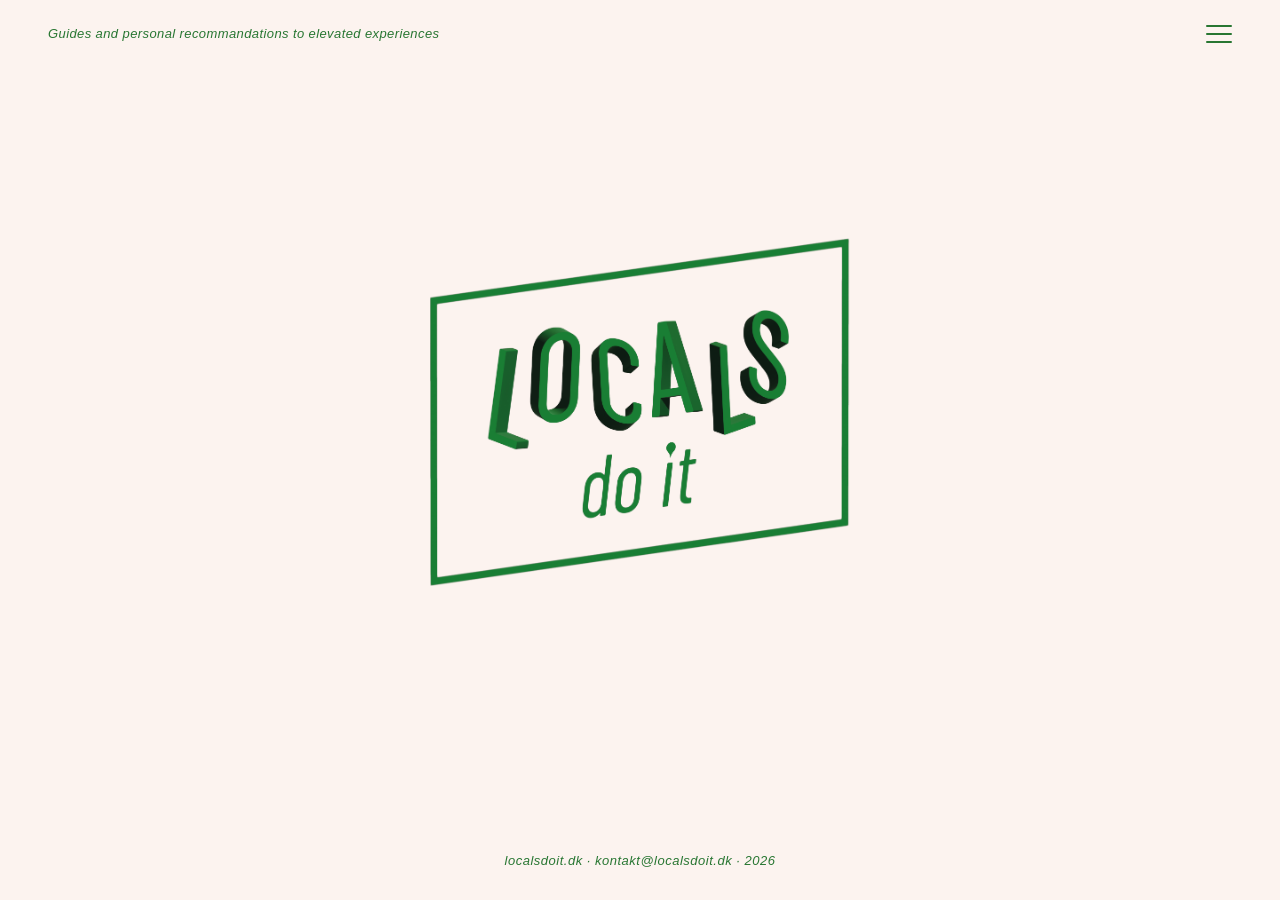
==== commit 68326d5f: "Update index.html" ====
--- a/index.html
+++ b/index.html
@@ -28,7 +28,7 @@
     <nav class="overlay-nav">
       <a href="nansensgade.html" class="overlay-link">Discover Nansensgade</a>
       <a href="mailto:kontakt@localsdoit.dk" class="overlay-link">Kontakt</a>
-      <a href="localsdoit.dk" class="overlay-link">localsdoit.dk</a>
+      <a href="https://letsgoforbroke.github.io/nansensgade/index.html" class="overlay-link">localsdoit.dk</a>
     </nav>
   </div>
 
